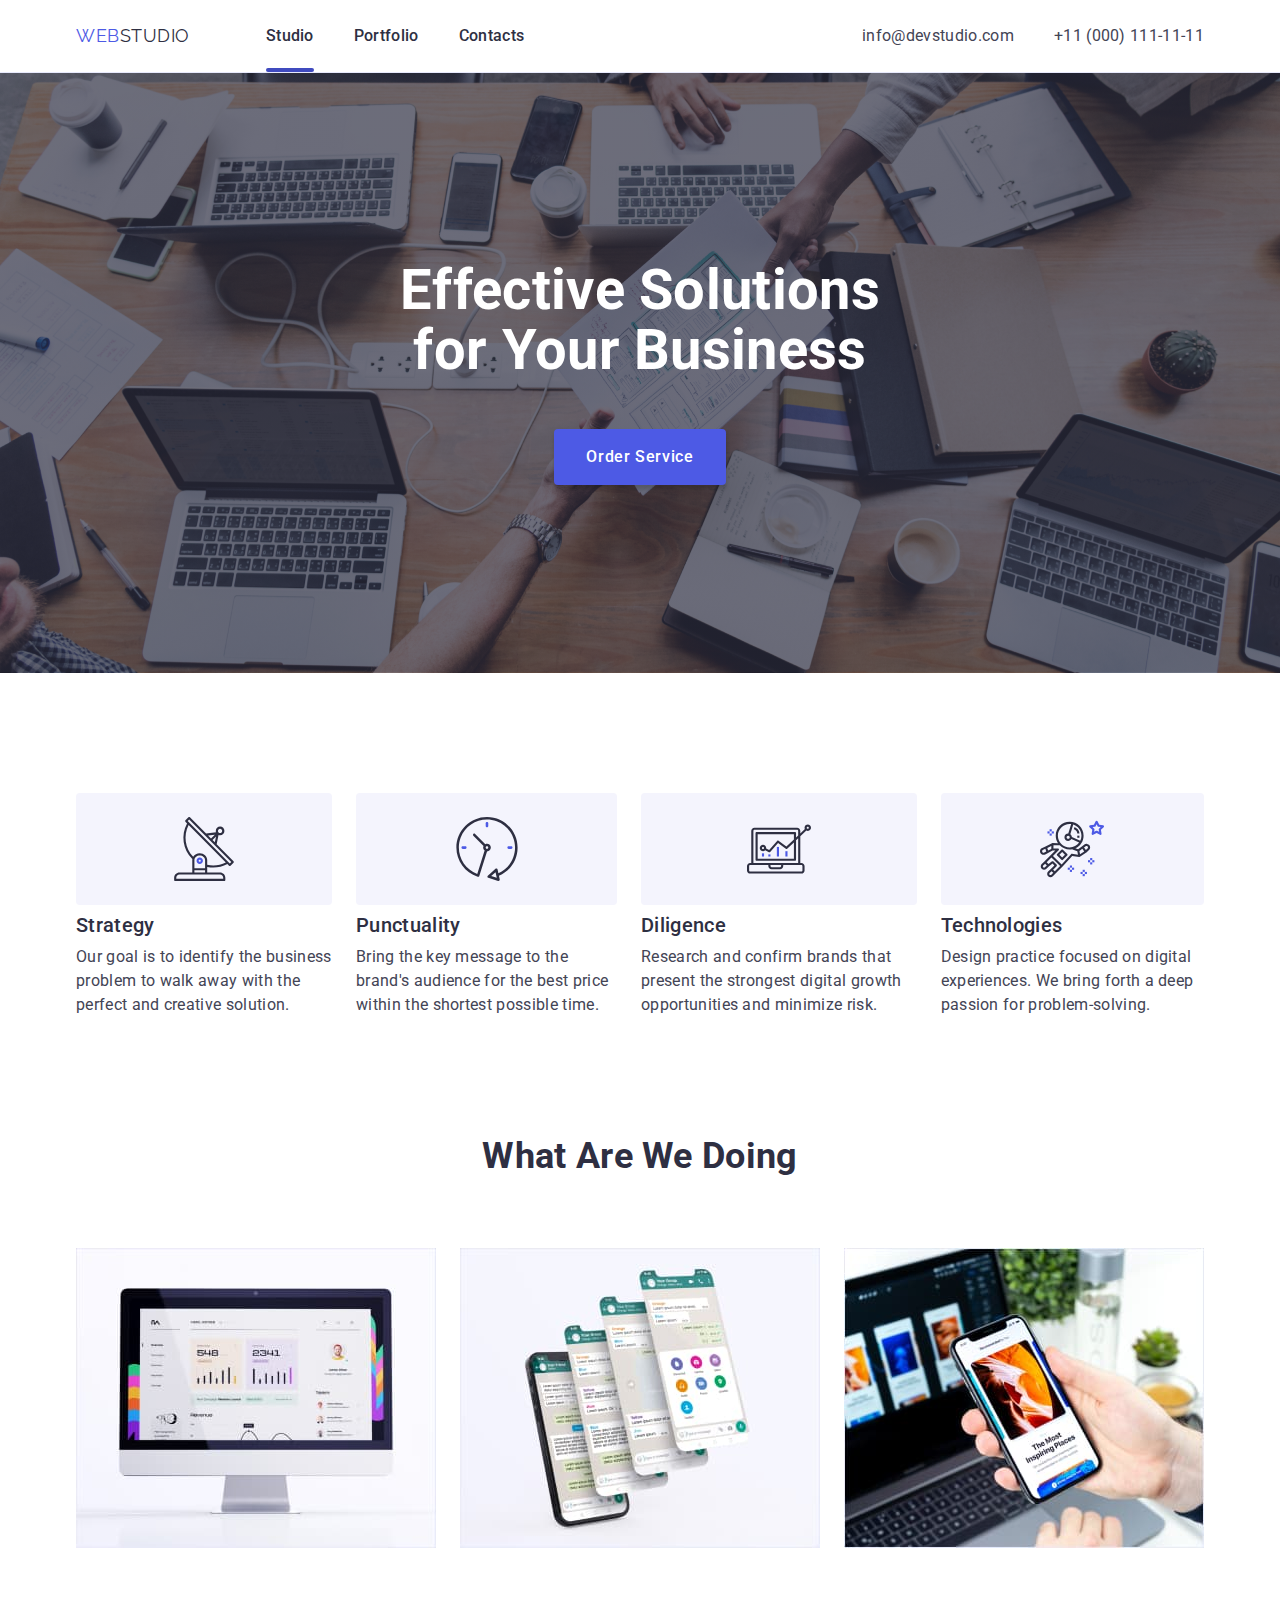
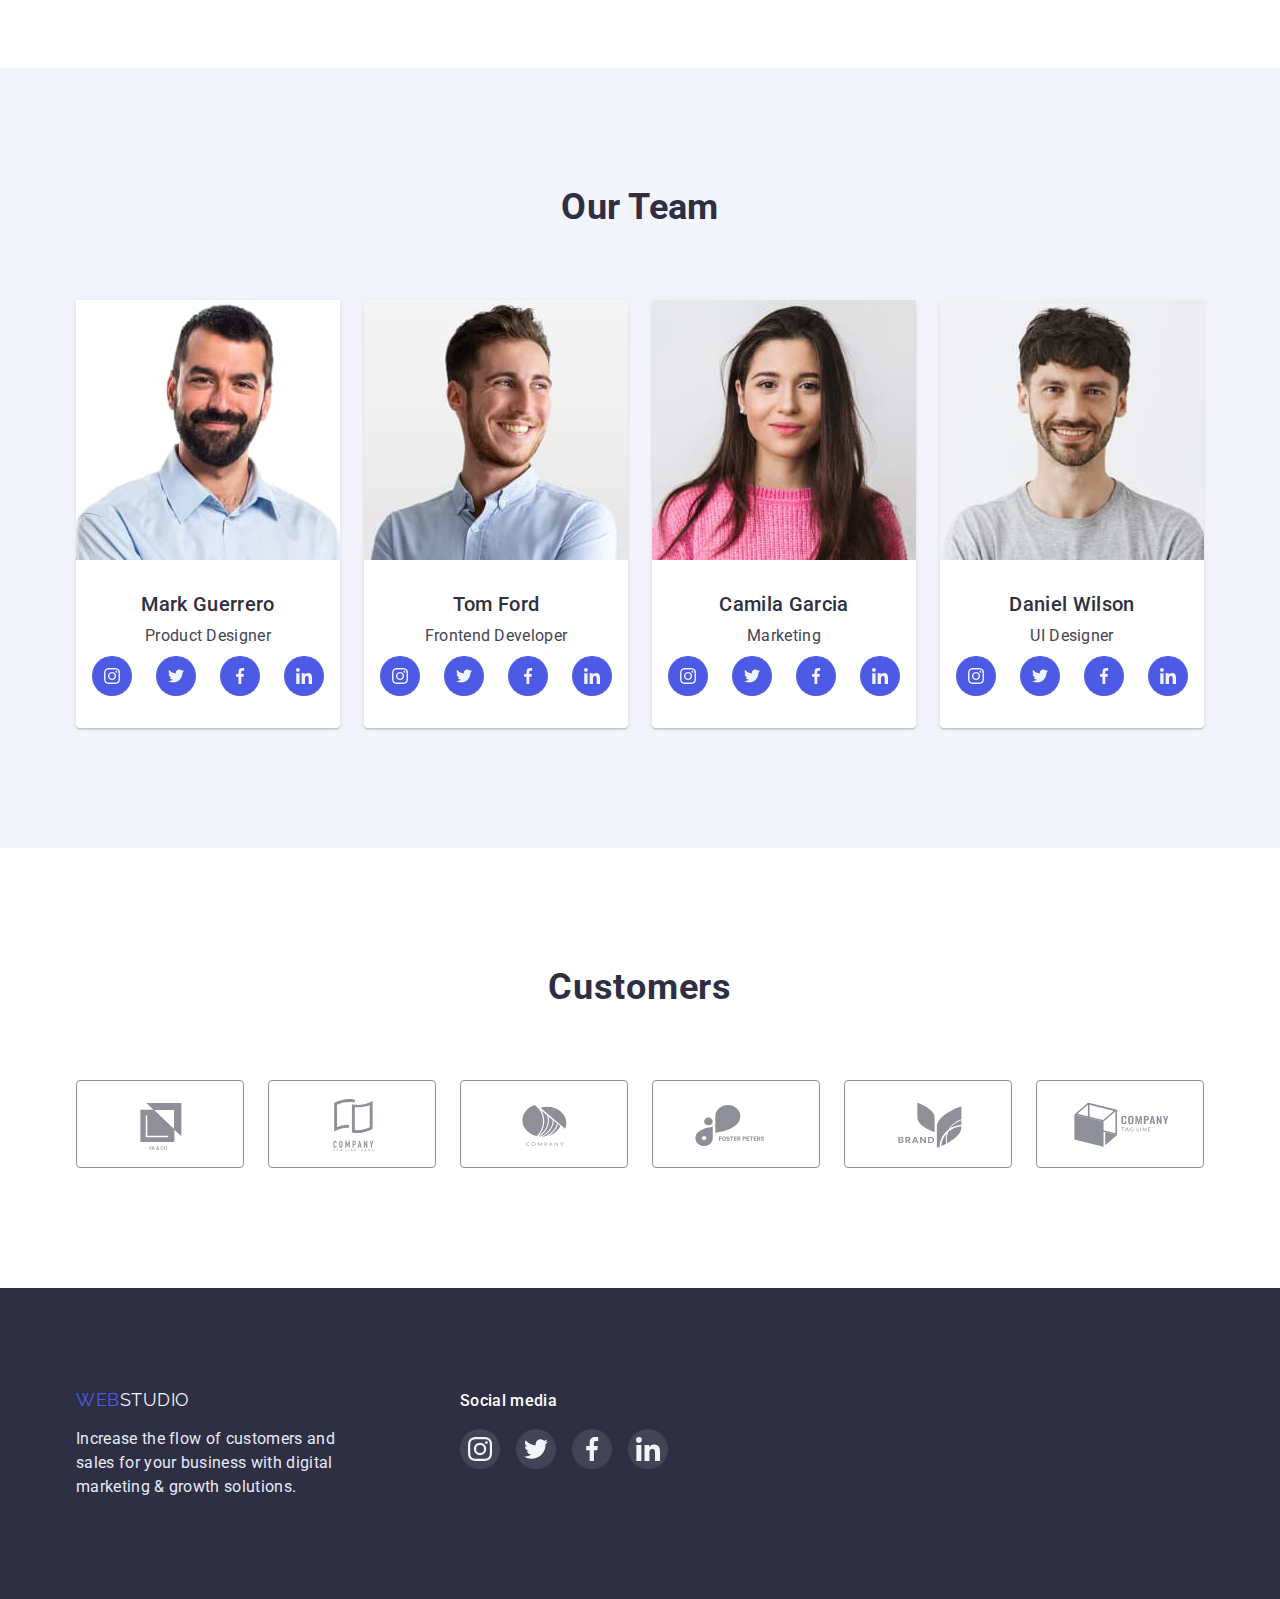
==== index.html @ 444915d7 "Initial commit" ====
<!DOCTYPE html>
<html lang="en">
  <head>
    <meta charset="UTF-8" />
    <meta http-equiv="X-UA-Compatible" content="IE=edge" />
    <meta name="viewport" content="width=device-width, initial-scale=1.0" />
    <title>Studio</title>
    <link rel="preconnect" href="https://fonts.googleapis.com" />
    <link rel="preconnect" href="https://fonts.gstatic.com" crossorigin />
    <link
      href="https://fonts.googleapis.com/css2?family=Raleway:wght@800&family=Roboto:wght@400;500;700;900&display=swap"
      rel="stylesheet"
    />
    <link
      rel="stylesheet"
      href="https://cdn.jsdelivr.net/npm/modern-normalize@1.1.0/modern-normalize.min.css"
    />
    <link
      rel="stylesheet"
      href="https://cdnjs.cloudflare.com/ajax/libs/animate.css/4.1.1/animate.min.css"
    />
    <link href="https://unpkg.com/aos@2.3.1/dist/aos.css" rel="stylesheet" />
    <link rel="stylesheet" href="./css/styles.css" />
  </head>
  <body>
    <!-- Header -->
    <header class="header">
      <div class="container header-box">
        <!-- Navigation -->
        <nav class="navigation">
          <a href="./index.html" class="logo"
            >Web<span class="logo-header">Studio</span></a
          >
          <ul class="menu list">
            <li class="menu-item">
              <a href="./index.html" class="menu-link nav-index">Studio</a>
            </li>
            <li class="menu-item">
              <a href="./portfolio.html" class="menu-link">Portfolio</a>
            </li>
            <li class="menu-item">
              <a href="#" class="menu-link">Contacts</a>
            </li>
          </ul>
        </nav>
        <!-- Contacts -->
        <address class="contacts-box">
          <ul class="contacts list">
            <li class="contacts-item">
              <a href="mailto:info@devstudio.com" class="contacts-link"
                >info@devstudio.com</a
              >
            </li>
            <li class="contacts-item">
              <a href="tel:+110001111111" class="contacts-link"
                >+11 (000) 111-11-11</a
              >
            </li>
          </ul>
        </address>
      </div>
    </header>
    <main>
      <!-- Hero -->
      <section class="hero">
        <div class="container">
          <h1 class="hero-title">Effective Solutions for Your Business</h1>
          <button data-modal-open type="button" class="button hero-btn">
            Order Service
          </button>
        </div>
      </section>
      <!-- Features -->
      <section class="section features">
        <div class="container">
          <h2 class="section-title visually-hidden">Our Features</h2>
          <ul class="features-list list">
            <li class="features-list-item icon-antenna">
              <h3 class="features-list-title">Strategy</h3>
              <p class="features-list-text">
                Our goal is to identify the business problem to walk away with
                the perfect and creative solution.
              </p>
            </li>
            <li class="features-list-item icon-clock">
              <h3 class="features-list-title">Punctuality</h3>
              <p class="features-list-text">
                Bring the key message to the brand's audience for the best price
                within the shortest possible time.
              </p>
            </li>
            <li class="features-list-item icon-diagram">
              <h3 class="features-list-title">Diligence</h3>
              <p class="features-list-text">
                Research and confirm brands that present the strongest digital
                growth opportunities and minimize risk.
              </p>
            </li>
            <li class="features-list-item icon-astronaut">
              <h3 class="features-list-title">Technologies</h3>
              <p class="features-list-text">
                Design practice focused on digital experiences. We bring forth a
                deep passion for problem-solving.
              </p>
            </li>
          </ul>
        </div>
      </section>
      <!-- Work -->
      <section class="section work">
        <div class="container">
          <h2 class="section-title">What are we doing</h2>
          <ul class="work-list list">
            <li class="work-list-item">
              <img
                src="./images/monitor.jpg"
                alt="monitor"
                width="360"
                height="300"
              />
            </li>
            <li class="work-list-item">
              <img
                src="./images/telephone.jpg"
                alt="cellphone"
                width="360"
                height="300"
              />
            </li>
            <li class="work-list-item">
              <img
                src="./images/application.jpg"
                alt="laptop and cellphone"
                width="360"
                height="300"
              />
            </li>
          </ul>
        </div>
      </section>
      <!-- Our Team -->
      <section class="section team">
        <div class="container">
          <h2 class="section-title">Our Team</h2>
          <ul class="team-list list">
            <li class="team-list-item">
              <img
                src="./images/MarkGuerrero.jpg"
                alt="middle-aged man with beard"
                width="264"
                height="260"
              />
              <div class="team-desc">
                <h3 class="team-list-title">Mark Guerrero</h3>
                <p class="team-list-text">Product Designer</p>

                <ul class="team-soc-list list">
                  <li class="team-soc-item">
                    <a href="" class="team-soc-link link"
                      ><svg width="16" height="16" class="team-soc-icon">
                        <use
                          href="./images/svg-icons/icons.svg#icon-instagram"
                        ></use>
                      </svg>
                    </a>
                  </li>
                  <li class="team-soc-item">
                    <a href="" class="team-soc-link link"
                      ><svg width="16" height="16" class="team-soc-icon">
                        <use
                          href="./images/svg-icons/icons.svg#icon-twitter"
                        ></use>
                      </svg>
                    </a>
                  </li>
                  <li class="team-soc-item">
                    <a href="" class="team-soc-link link"
                      ><svg width="16" height="16" class="team-soc-icon">
                        <use
                          href="./images/svg-icons/icons.svg#icon-facebook"
                        ></use>
                      </svg>
                    </a>
                  </li>
                  <li class="team-soc-item">
                    <a href="" class="team-soc-link link"
                      ><svg width="16" height="16" class="team-soc-icon">
                        <use
                          href="./images/svg-icons/icons.svg#icon-linkedin"
                        ></use>
                      </svg>
                    </a>
                  </li>
                </ul>
              </div>
            </li>
            <li class="team-list-item">
              <img
                src="./images/TomFord.jpg"
                alt="young smiling man in shirt"
                width="264"
                height="260"
              />
              <div class="team-desc">
                <h3 class="team-list-title">Tom Ford</h3>
                <p class="team-list-text">Frontend Developer</p>

                <ul class="team-soc-list list">
                  <li class="team-soc-item">
                    <a href="" class="team-soc-link link"
                      ><svg width="16" height="16" class="team-soc-icon">
                        <use
                          href="./images/svg-icons/icons.svg#icon-instagram"
                        ></use>
                      </svg>
                    </a>
                  </li>
                  <li class="team-soc-item">
                    <a href="" class="team-soc-link link"
                      ><svg width="16" height="16" class="team-soc-icon">
                        <use
                          href="./images/svg-icons/icons.svg#icon-twitter"
                        ></use>
                      </svg>
                    </a>
                  </li>
                  <li class="team-soc-item">
                    <a href="" class="team-soc-link link"
                      ><svg width="16" height="16" class="team-soc-icon">
                        <use
                          href="./images/svg-icons/icons.svg#icon-facebook"
                        ></use>
                      </svg>
                    </a>
                  </li>
                  <li class="team-soc-item">
                    <a href="" class="team-soc-link link"
                      ><svg width="16" height="16" class="team-soc-icon">
                        <use
                          href="./images/svg-icons/icons.svg#icon-linkedin"
                        ></use>
                      </svg>
                    </a>
                  </li>
                </ul>
              </div>
            </li>
            <li class="team-list-item">
              <img
                src="./images/CamilaGarcia.jpg"
                alt="young girl in a pink sweater"
                width="264"
                height="260"
              />
              <div class="team-desc">
                <h3 class="team-list-title">Camila Garcia</h3>
                <p class="team-list-text">Marketing</p>

                <ul class="team-soc-list list">
                  <li class="team-soc-item">
                    <a href="" class="team-soc-link link"
                      ><svg width="16" height="16" class="team-soc-icon">
                        <use
                          href="./images/svg-icons/icons.svg#icon-instagram"
                        ></use>
                      </svg>
                    </a>
                  </li>
                  <li class="team-soc-item">
                    <a href="" class="team-soc-link link"
                      ><svg width="16" height="16" class="team-soc-icon">
                        <use
                          href="./images/svg-icons/icons.svg#icon-twitter"
                        ></use>
                      </svg>
                    </a>
                  </li>
                  <li class="team-soc-item">
                    <a href="" class="team-soc-link link"
                      ><svg width="16" height="16" class="team-soc-icon">
                        <use
                          href="./images/svg-icons/icons.svg#icon-facebook"
                        ></use>
                      </svg>
                    </a>
                  </li>
                  <li class="team-soc-item">
                    <a href="" class="team-soc-link link"
                      ><svg width="16" height="16" class="team-soc-icon">
                        <use
                          href="./images/svg-icons/icons.svg#icon-linkedin"
                        ></use>
                      </svg>
                    </a>
                  </li>
                </ul>
              </div>
            </li>
            <li class="team-list-item">
              <img
                src="./images/DanielWilson.jpg"
                alt="young smiling man in t-shirt"
                width="264"
                height="260"
              />
              <div class="team-desc">
                <h3 class="team-list-title">Daniel Wilson</h3>
                <p class="team-list-text">UI Designer</p>

                <ul class="team-soc-list list">
                  <li class="team-soc-item">
                    <a href="" class="team-soc-link link"
                      ><svg width="16" height="16" class="team-soc-icon">
                        <use
                          href="./images/svg-icons/icons.svg#icon-instagram"
                        ></use>
                      </svg>
                    </a>
                  </li>
                  <li class="team-soc-item">
                    <a href="" class="team-soc-link link"
                      ><svg width="16" height="16" class="team-soc-icon">
                        <use
                          href="./images/svg-icons/icons.svg#icon-twitter"
                        ></use>
                      </svg>
                    </a>
                  </li>
                  <li class="team-soc-item">
                    <a href="" class="team-soc-link link"
                      ><svg width="16" height="16" class="team-soc-icon">
                        <use
                          href="./images/svg-icons/icons.svg#icon-facebook"
                        ></use>
                      </svg>
                    </a>
                  </li>
                  <li class="team-soc-item">
                    <a href="" class="team-soc-link link"
                      ><svg width="16" height="16" class="team-soc-icon">
                        <use
                          href="./images/svg-icons/icons.svg#icon-linkedin"
                        ></use>
                      </svg>
                    </a>
                  </li>
                </ul>
              </div>
            </li>
          </ul>
        </div>
      </section>
      <!-- Section Customers -->
      <section class="section customers">
        <div class="container">
          <h2 class="section-title">Customers</h2>

          <ul class="customers-list list">
            <li class="customers-item">
              <a href="" class="customers-link link"
                ><svg width="104" height="56" class="customers-icon">
                  <use href="./images/svg-icons/icons.svg#icon-yaco"></use>
                </svg>
              </a>
            </li>
            <li class="customers-item">
              <a href="" class="customers-link link"
                ><svg width="104" height="56" class="customers-icon">
                  <use
                    href="./images/svg-icons/icons.svg#icon-company-tagline-here"
                  ></use>
                </svg>
              </a>
            </li>
            <li class="customers-item">
              <a href="" class="customers-link link"
                ><svg width="104" height="56" class="customers-icon">
                  <use href="./images/svg-icons/icons.svg#icon-company"></use>
                </svg>
              </a>
            </li>
            <li class="customers-item">
              <a href="" class="customers-link link"
                ><svg width="104" height="56" class="customers-icon">
                  <use
                    href="./images/svg-icons/icons.svg#icon-foster-peters"
                  ></use>
                </svg>
              </a>
            </li>
            <li class="customers-item">
              <a href="" class="customers-link link"
                ><svg width="104" height="56" class="customers-icon">
                  <use href="./images/svg-icons/icons.svg#icon-brand"></use>
                </svg>
              </a>
            </li>
            <li class="customers-item">
              <a href="" class="customers-link link"
                ><svg width="104" height="56" class="customers-icon">
                  <use
                    href="./images/svg-icons/icons.svg#icon-company-tagline"
                  ></use>
                </svg>
              </a>
            </li>
          </ul>
        </div>
      </section>
    </main>
    <!-- Footer-->
    <footer class="footer">
      <div class="container footer-box">
        <div class="footer-desc">
          <a href="./index.html" class="logo"
            >Web<span class="logo-footer">Studio</span></a
          >
          <p class="footer-text">
            Increase the flow of customers and sales for your business with
            digital marketing & growth solutions.
          </p>
        </div>
        <!-- Social -->
        <div class="social-links">
          <h4 class="social-list-title">Social media</h4>
          <ul class="social-list list">
            <li class="social-list-item">
              <a class="social-list-link" href="#" aria-label="instagram">
                <svg class="social-list-icon" width="24" height="24">
                  <use
                    href="./images/svg-icons/icons.svg#icon-footer-instagram"
                  ></use>
                </svg>
              </a>
            </li>
            <li class="social-list-item">
              <a class="social-list-link" href="#" aria-label="twitter">
                <svg class="social-list-icon" width="24" height="24">
                  <use
                    href="./images/svg-icons/icons.svg#icon-footer-twitter"
                  ></use>
                </svg>
              </a>
            </li>
            <li class="social-list-item">
              <a class="social-list-link" href="#" aria-label="facebook">
                <svg class="social-list-icon" width="24" height="24">
                  <use
                    href="./images/svg-icons/icons.svg#icon-footer-facebook"
                  ></use>
                </svg>
              </a>
            </li>
            <li class="social-list-item">
              <a class="social-list-link" href="#" aria-label="linkedin">
                <svg class="social-list-icon" width="24" height="24">
                  <use
                    href="./images/svg-icons/icons.svg#icon-footer-linkedin"
                  ></use>
                </svg>
              </a>
            </li>
          </ul>
        </div>
      </div>
    </footer>

    <div class="backdrop is-hidden" data-modal>
      <div class="modal">
        <button type="button" class="modal-close" data-modal-close>
          <svg class="modal-svg" width="8" height="8">
            <use
              href="./images/svg-icons/close.svg#icon-close-black-18dp-2-1"
            ></use>
          </svg>
        </button>
      </div>
    </div>
    <!-- Scripts -->
    <script src="https://unpkg.com/aos@2.3.1/dist/aos.js"></script>
    <script>
      AOS.init();
    </script>
    <script src="./js/modal.js"></script>
  </body>
</html>
---- css/styles.css ----
:root {
  --primary-text-color: #434455;
  --title-color: #2e2f42;
  --accent-color: #4d5ae5;
  --white-color: #ffffff;
  --color-cloud: #f4f4fd;
  --color-cornflower: #e7e9fc;
  --hover-color: #404bbf;
  --company-logo-color: #8e8f99;
  --transition-var: 250ms cubic-bezier(0.4, 0, 0.2, 1);
  --background-modal: #fcfcfc;
}

body {
  background-color: var(--white-color);
  color: var(--primary-text-color);
  font-family: "Roboto", sans-serif;
  letter-spacing: 0.02em;
}

h1,
h2,
h3,
h4,
h5,
h6,
p {
  margin-top: 0;
  margin-bottom: 0;
}

ul {
  margin-top: 0;
  margin-bottom: 0;
  padding-left: 0;
}

img {
  max-width: 100%;
  height: auto;
  display: block;
}

.list {
  list-style: none;
}

/*========================Components========================*/

.visually-hidden {
  position: absolute;
  width: 1px;
  height: 1px;
  margin: -1px;
  border: 0;
  padding: 0;

  white-space: nowrap;
  clip-path: inset(100%);
  clip: rect(0 0 0 0);
  overflow: hidden;
}

.container {
  width: 1158px;
  padding: 0 15px;
  margin-left: auto;
  margin-right: auto;
}

.menu-link.current {
  color: var(--hover-color);
  position: relative;
}

.menu-item:not(:last-child),
.contacts-item:not(:last-child) {
  margin-right: 40px;
}

.button {
  font-weight: 500;
  font-size: 16px;
  line-height: 1.5;
  letter-spacing: 0.04em;
  border-radius: 4px;
  cursor: pointer;
}

.logo {
  color: var(--accent-color);
  font-family: "Raleway", sans-serif;
  font-size: 18px;
  line-height: 1.3;
  letter-spacing: 0.03em;
  text-decoration: none;
  text-transform: uppercase;
}

.menu-link,
.contacts-link {
  display: block;
  padding-top: 24px;
  padding-bottom: 24px;
  transition: var(--transition-var);
  text-decoration: none;
  line-height: 1.5;
}

.section {
  padding-top: 120px;
  padding-bottom: 120px;
}

.section-title {
  margin-bottom: 72px;

  color: var(--title-color);
  font-size: 36px;
  line-height: 1.1;
  text-align: center;
  text-transform: capitalize;
}

.features-list,
.work-list,
.team-list {
  display: flex;
  gap: 24px;
}

.features-list-title,
.team-list-title,
.portfolio-list-title {
  color: var(--title-color);
  font-weight: 500;
  font-size: 20px;
  line-height: 1.2;
}

.team-list-title,
.portfolio-list-title,
.features-list-title {
  margin-bottom: 8px;
}

.features-list-text,
.team-list-text,
.portfolio-list-text {
  line-height: 1.5;
}

/*========================Header========================*/

.header {
  border-bottom: 1px solid var(--color-cornflower);
}

.header-box {
  display: flex;
}

.logo-header {
  color: var(--title-color);
}

/*========================Menu========================*/
.navigation {
  display: flex;
  align-items: center;
}

.menu {
  display: flex;
  margin-left: 76px;
}

.nav-index::after {
  position: absolute;
  content: "";
  display: block;
  width: 100%;
  height: 4px;
  margin: 0 auto;
  left: 0;
  bottom: 0;
  background-color: var(--hover-color);
  border-radius: 2px;
}
.menu-link {
  color: var(--title-color);
  font-weight: 500;
  transition: var(--transition-var);
}
.menu-item {
  position: relative;
  display: block;
}
.menu-link:hover,
.menu-link:focus {
  color: var(--hover-color);
  content: "";
}

/* Contacts */

.contacts-box {
  margin-left: auto;
}

.contacts {
  display: flex;
}

.contacts-link {
  color: var(--primary-text-color);
  font-style: normal;
}

.contacts-link:hover,
.contacts-link:focus {
  color: var(--hover-color);
  content: "";
}

/*========================Hero========================*/
.hero {
  padding-top: 188px;
  padding-bottom: 188px;
  text-align: center;
  max-width: 1440px;
  margin: 0 auto;

  background-color: var(--title-color);
  background-image: linear-gradient(
      rgba(46, 47, 66, 0.7),
      rgba(46, 47, 66, 0.7)
    ),
    url(../images/people-office.jpg);
  background-position: center;
  background-repeat: no-repeat;
  background-size: cover;
}

.hero-title {
  width: 494px;
  margin-bottom: 48px;
  margin-left: auto;
  margin-right: auto;

  color: var(--white-color);
  font-size: 56px;
  line-height: 1.07;
}

.hero-btn {
  padding: 16px 32px;

  color: var(--white-color);
  background-color: var(--accent-color);
  border: none;
  box-shadow: 0px 4px 4px rgba(0, 0, 0, 0.15);
}

.hero-btn:hover,
.hero-btn:focus {
  background-color: var(--hover-color);
  color: var(--white-color);
  content: "";
}

/*========================Features========================*/

.features-list-item {
  flex-basis: calc((100%-72px) / 4);
}

.features-list-item::before {
  display: block;
  content: "";
  height: 112px;
  margin-bottom: 8px;
  border-radius: 4px;

  background-color: var(--color-cloud);
  background-position: center;
  background-repeat: no-repeat;
  background-size: contain;
}

.icon-antenna::before {
  background-image: url(../images/svg-icons/antenna.svg);
  background-size: auto;
}
.icon-clock::before {
  background-image: url(../images/svg-icons/clock.svg);
  background-size: auto;
}
.icon-diagram::before {
  background-image: url(../images/svg-icons/diagram.svg);
  background-size: auto;
}
.icon-astronaut::before {
  background-image: url(../images/svg-icons/astronaut.svg);
  background-size: auto;
}
/*========================Work========================*/

.section.work {
  padding-top: 0;
}

.work-list-item {
  flex-basis: calc((100%-48px) / 3);
}

/*========================Team========================*/

.section.team {
  background-color: var(--color-cloud);
}

.team-list-item {
  flex-basis: calc((100%-72px) / 4);
  background: var(--white-color);
  box-shadow: 0px 1px 6px rgba(46, 47, 66, 0.08),
    0px 1px 1px rgba(46, 47, 66, 0.16), 0px 2px 1px rgba(46, 47, 66, 0.08);
  border-radius: 0px 0px 4px 4px;
}

.team-desc {
  padding: 32px 0;
  text-align: center;
}
.team-list-text {
  margin-bottom: 8px;
}
.team-soc-list {
  display: flex;
  justify-content: center;
  gap: 24px;
}
.team-soc-item {
  width: 40px;
  height: 40px;
}
.team-soc-link {
  width: 100%;
  height: 100%;
  border-radius: 50%;
  background-color: var(--accent-color);
  display: flex;
  align-items: center;
  justify-content: center;
  color: var(--color-cloud);
  transition: var(--transition-var);
}

.team-soc-icon {
  fill: currentColor;
}
.team-soc-link:hover,
.team-soc-link:focus {
  background-color: var(--hover-color);
  content: "";
}

/*========================Footer========================*/

.footer {
  padding-top: 100px;
  padding-bottom: 100px;
  background-color: var(--title-color);
}

.logo-footer {
  color: var(--color-cloud);
}

.footer-text {
  width: 264px;
  margin-top: 16px;
  color: var(--color-cornflower);
  line-height: 1.5;
}
.footer-box {
  display: flex;
  align-items: baseline;
}
.footer-desc {
  margin-right: 120px;
}
/*========================portfolio styles======================== */

.section.portfolio {
  padding-top: 96px;
}

.filter {
  display: flex;
  justify-content: center;
  margin-bottom: 72px;
}

.filter-item:not(:last-child) {
  margin-right: 24px;
}

.filter-btn {
  padding: 11px 23px;

  color: var(--accent-color);
  background-color: var(--color-cloud);
  border: 1px solid var(--color-cornflower);
}

.filter-btn:hover,
.filter-btn:focus {
  color: var(--white-color);
  background-color: var(--hover-color);
  border-color: var(--hover-color);
  box-shadow: 0px 3px 1px rgba(0, 0, 0, 0.1), 0px 2px 1px rgba(0, 0, 0, 0.08),
    0px 2px 2px rgba(0, 0, 0, 0.12);
  content: "";
}

.portfolio-list {
  display: flex;
  flex-wrap: wrap;
  row-gap: 48px;
  column-gap: 24px;
}

.portfolio-item {
  display: block;
  text-decoration: none;
  color: inherit;
  transition: var(--transition-var);
}

.portfolio-item:hover {
  box-shadow: 0px 1px 6px rgba(46, 47, 66, 0.08),
    0px 1px 1px rgba(46, 47, 66, 0.16), 0px 2px 1px rgba(46, 47, 66, 0.08);
}

.portfolio-list-item {
  flex-basis: calc((100% - 48px) / 3);
  box-shadow: 0px 1px 6px rgba(46, 47, 66, 0.08);
}

.wrapper {
  padding-top: 32px;
  padding-bottom: 32px;
  padding-left: 16px;
  border: 1px solid var(--color-cornflower);
}

.wrapper:hover,
.wrapper:focus {
  border: 1px solid #f4f4fd;
  box-shadow: 0px 1px 6px rgba(46, 47, 66, 0.08),
    0px 1px 1px rgba(46, 47, 66, 0.16), 0px 2px 1px rgba(46, 47, 66, 0.08);
}
.portfolio-item-img-wrapper {
  position: relative;
  overflow: hidden;
}
.overlay {
  background-color: var(--accent-color);
  color: var(--color-cloud);
  transition: var(--transition-var);
  transform: translate(0, 100%);
  content: "";
  overflow: auto;

  height: 100%;
  width: 100%;
  position: absolute;
  padding-top: 40px;
  padding-right: 32px;
  padding-bottom: 164px;
  padding-left: 32px;
  top: 0;
  left: 0;
}

.portfolio-item:hover .overlay,
.portfolio-item:focus .overlay {
  transform: translate(0, 0);
  content: "";
}

/*========================Customers======================== */

.customers {
  font-family: "Roboto";
  font-style: normal;
  font-weight: 700;
  font-size: 36px;
  line-height: 1.11;
  text-align: center;
  letter-spacing: 0.02em;
  text-transform: capitalize;
  color: var(--title-color);
}

.customers-list {
  display: flex;
  justify-content: center;
  gap: 24px;
}
.customers-link {
  display: flex;
  flex-basis: calc((100%-72px) / 6);
  border: 1px solid var(--company-logo-color);
  border-radius: 4px;
  width: 168px;
  height: 88px;
  justify-content: center;
  align-items: center;
  transition: var(--transition-var);
}
.customers-icon {
  fill: var(--company-logo-color);
}

.customers-link:hover,
.customers-link:focus {
  border: 1px solid var(--hover-color);
  content: "";
}

.customers-link:hover .customers-icon,
.customers-link:focus .customers-icon {
  fill: var(--hover-color);
  content: "";
}

/* ======================================== */
.social-list-title {
  margin-bottom: 16px;

  font-weight: 500;
  line-height: calc(24 / 16);
  color: var(--white-color);
}

.social-list {
  gap: 16px;
}

.social-list-link {
  background-color: rgba(255, 255, 255, 0.1);
  transition: var(--transition-var);
}

.social-list-link:hover,
.social-list-link:focus {
  background-color: #31d0aa;
  content: "";
}

.social-list {
  display: flex;
  justify-content: center;
}

.social-list-item {
  width: 40px;
  height: 40px;
}
.social-list-link {
  display: flex;
  justify-content: center;
  align-items: center;
  width: 100%;
  height: 100%;
  border-radius: 50%;
}
.social-list-icon {
  fill: var(--color-cloud);
}

/* ==================MODAL=============== */

.backdrop {
  position: fixed;
  top: 0;
  width: 100%;
  height: 100%;
  background: #36303067;
  transition: opacity 300ms linear, visibility 300ms linear;
}

.modal {
  width: 408px;
  min-height: 576px;
  position: absolute;
  top: 50%;
  left: 50%;
  transform: translate(-50%, -50%) scale(1);
  transition: transform 300ms linear;
  padding: 24px;

  background-color: var(--background-modal);
  box-shadow: 0px 1px 1px rgba(0, 0, 0, 0.14), 0px 1px 3px rgba(0, 0, 0, 0.12),
    0px 2px 1px rgba(0, 0, 0, 0.2);
  border-radius: 4px;
  border-radius: 5px;
}

.backdrop.is-hidden .modal {
  transform: translate(-50%, -50%) scale(0);
}
.modal-close {
  display: flex;
  position: absolute;
  cursor: pointer;

  justify-content: center;
  align-items: center;

  width: 24px;
  height: 24px;
  top: 24px;
  right: 24px;

  background: #e7e9fc;
  border-radius: 50%;
  border: 1px solid rgba(0, 0, 0, 0.1);
  transition: border-color var(--transition-var);
}

.modal-close:hover,
.modal-close:focus {
  border-color: var(--primary-text-color);
}

.modal-svg {
  fill: var(--title-color);
}

.is-hidden {
  opacity: 0;
  visibility: hidden;
  pointer-events: none;
}
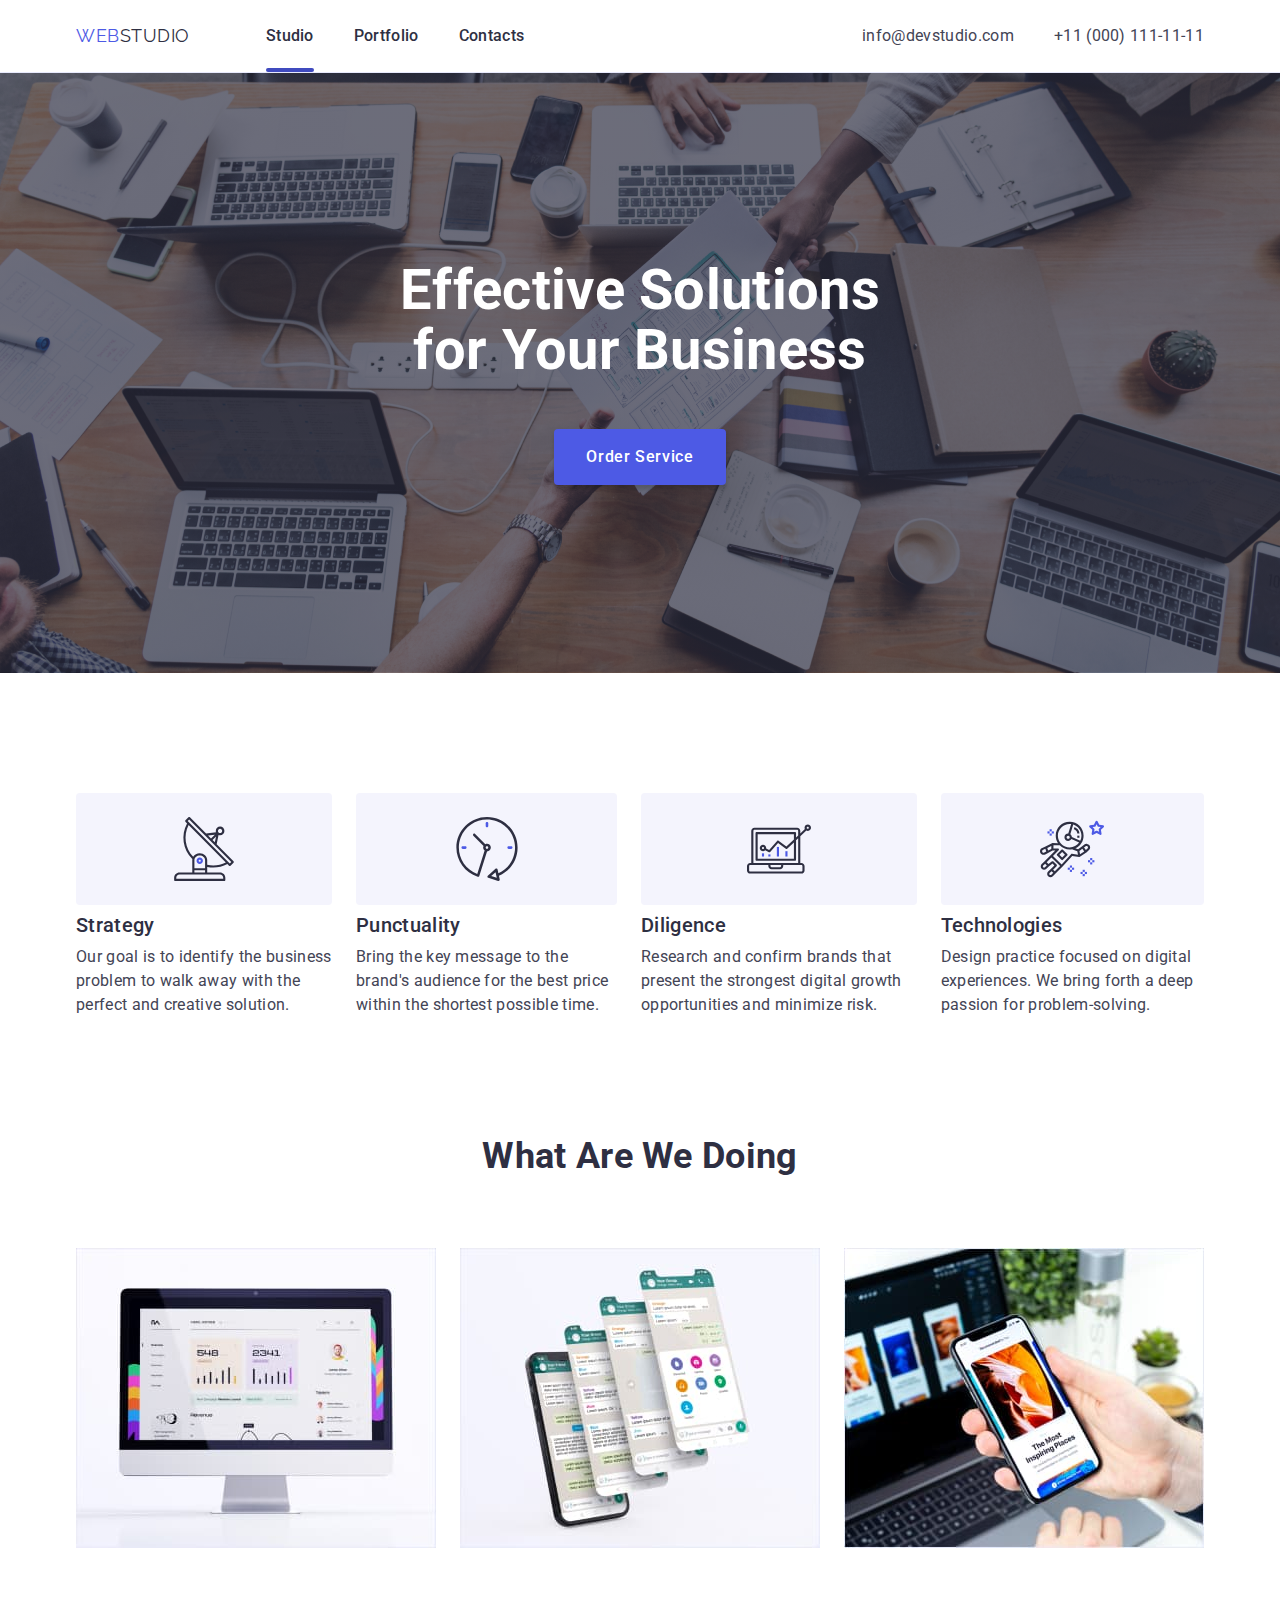
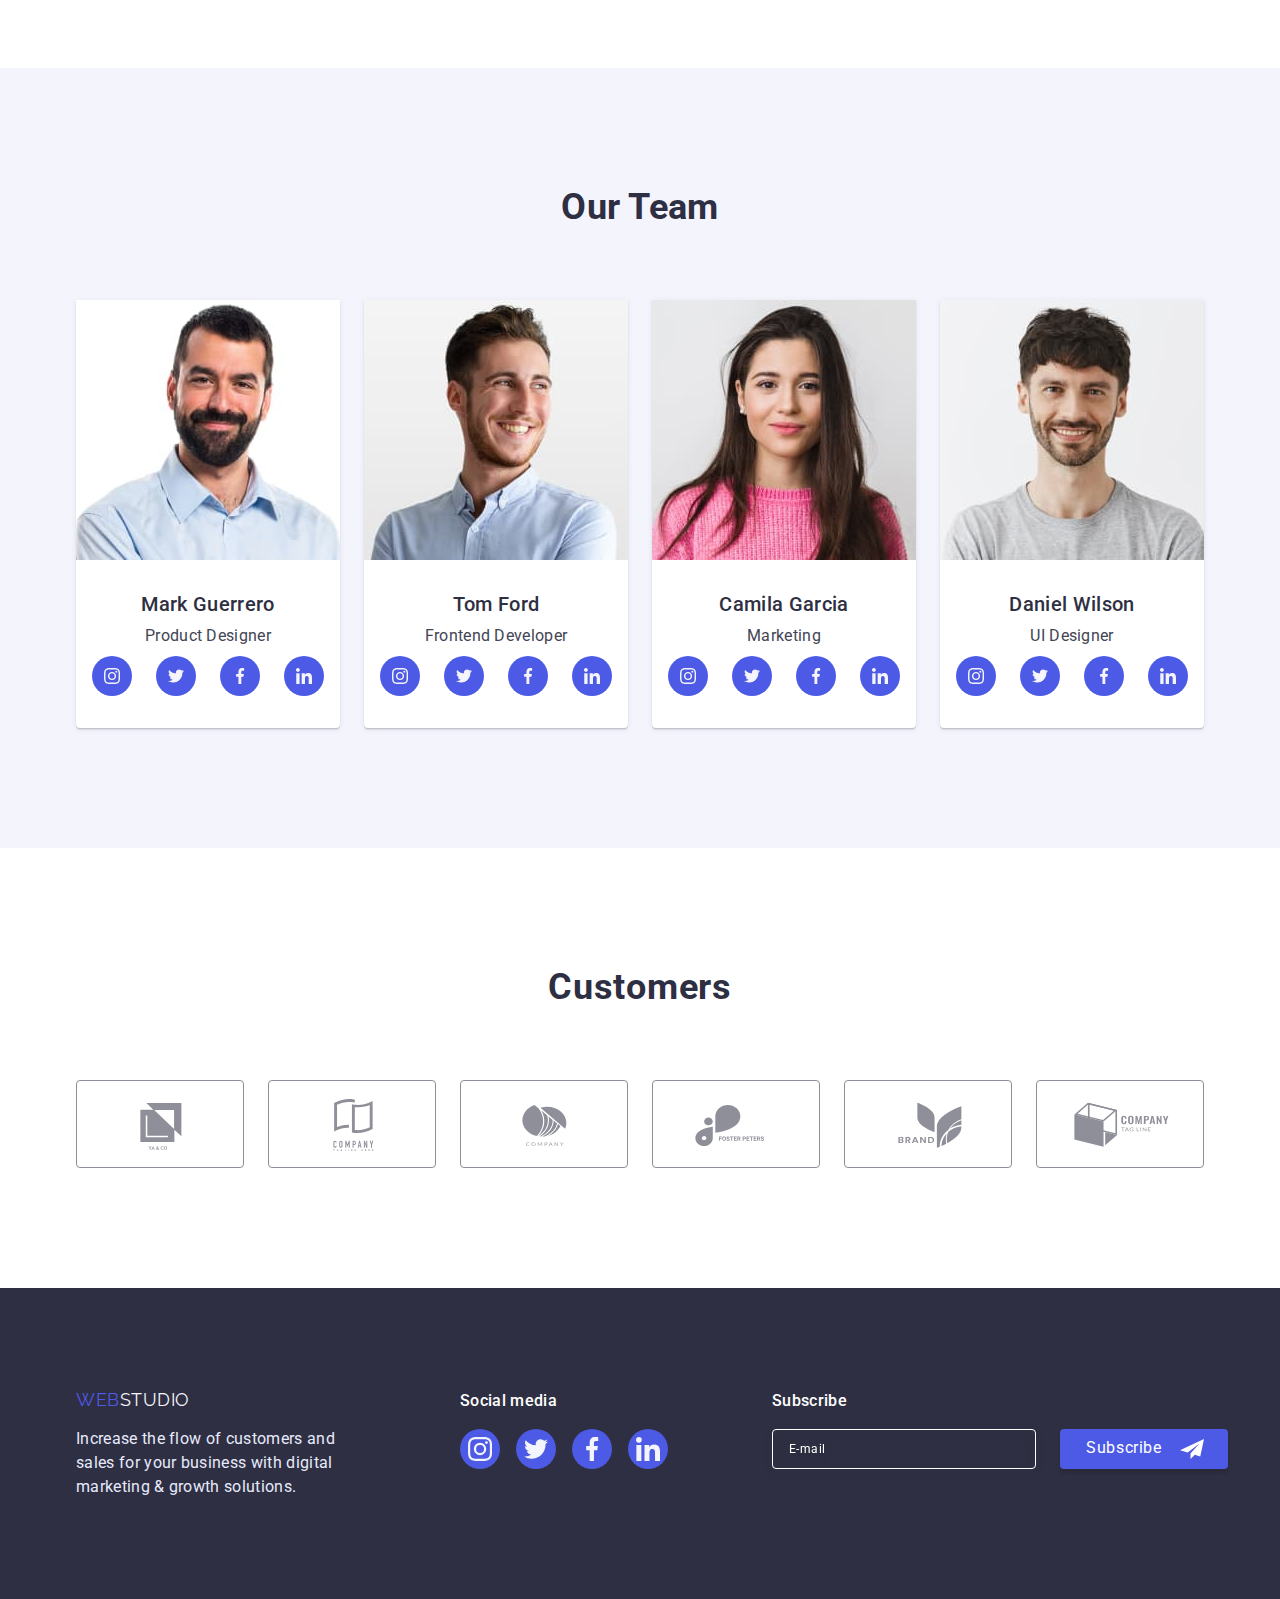
==== commit fcbe38b8: "edit" ====
--- a/index.html
+++ b/index.html
@@ -420,6 +420,7 @@
             digital marketing & growth solutions.
           </p>
         </div>
+
         <!-- Social -->
         <div class="social-links">
           <h4 class="social-list-title">Social media</h4>
@@ -462,9 +463,32 @@
             </li>
           </ul>
         </div>
+
+        <div class="subscribe-box">
+          <form class="form-subscribe">
+            <p class="sub-list">Subscribe</p>
+            <div class="form-elements">
+              <input
+                type="email"
+                class="mail"
+                placeholder="E-mail"
+                name="email"
+                required=""
+              />
+              <div class="form-button-container">
+                <button type="submit" class="subscribe-button">
+                  Subscribe
+                </button>
+                <svg class="icon" width="24px" height="24px">
+                  <use href="./images/svg-icons/icons.svg#icon-Airplane"></use>
+                </svg>
+              </div>
+            </div>
+          </form>
+        </div>
       </div>
     </footer>
-
+    <!-- ===================================Modal========================== -->
     <div class="backdrop is-hidden" data-modal>
       <div class="modal">
         <button type="button" class="modal-close" data-modal-close>
@@ -474,6 +498,97 @@
             ></use>
           </svg>
         </button>
+
+        <p class="modal-title">Leave your contacts and we will call you back</p>
+        <form class="modal-form">
+          <div class="modal-field">
+            <label for="user-name" class="modal-label-textname">Name</label>
+            <div class="input-wrap">
+              <input
+                class="modal-input"
+                type="text"
+                placeholder=""
+                title="Your name"
+                name="user-name"
+                required
+                id="user-name"
+              />
+              <svg class="modal-input-icon" width="18" height="24">
+                <use href="./images/svg-icons/icons.svg#icon-person"></use>
+              </svg>
+            </div>
+          </div>
+
+          <div class="modal-field">
+            <label for="user-phone" class="modal-label-another">Phone</label>
+            <div class="input-wrap">
+              <input
+                class="modal-input"
+                type="tel"
+                title="+380 (00) 000-00-00"
+                placeholder=""
+                name="user-phone"
+                required
+                id="user-phone"
+              />
+              <svg class="modal-input-icon" width="18" height="24">
+                <use href="./images/svg-icons/icons.svg#icon-phone"></use>
+              </svg>
+            </div>
+          </div>
+
+          <div class="modal-field">
+            <label for="user-email" class="modal-label-another">Email</label>
+            <div class="input-wrap">
+              <input
+                class="modal-input"
+                type="email"
+                placeholder=""
+                title="Your email"
+                name="user-email"
+                id="user-email"
+              />
+              <svg class="modal-input-icon" width="18" height="24">
+                <use href="./images/svg-icons/icons.svg#icon-email"></use>
+              </svg>
+            </div>
+          </div>
+
+          <div class="modal-field">
+            <label for="user-comment" class="modal-label-another"
+              >Comment</label
+            >
+            <div class="input-wrap">
+              <textarea
+                name="user-comment"
+                id="user-comment"
+                class="modal-textarea"
+                placeholder="Text input"
+              ></textarea>
+            </div>
+          </div>
+
+          <div class="modal-field">
+            <input
+              name="user-privacy"
+              id="privacy"
+              class="modal-check visually-hidden"
+              type="checkbox"
+              value="true"
+            />
+            <label for="privacy" class="check-text">
+              <span
+                ><svg class="check-icon" width="10" height="8">
+                  <use
+                    href="./images/svg-icons/icons.svg#icon-vector"
+                  ></use></svg></span
+              >I accept the terms and conditions of the
+              <a href="">Privacy Policy</a></label
+            >
+          </div>
+
+          <button type="submit" class="button-send">Send</button>
+        </form>
       </div>
     </div>
     <!-- Scripts -->
--- a/css/styles.css
+++ b/css/styles.css
@@ -45,6 +45,20 @@
   list-style: none;
 }
 
+.visually-hidden {
+  position: absolute;
+  width: 1px;
+  height: 1px;
+  margin: -1px;
+  border: 0;
+  padding: 0;
+
+  white-space: nowrap;
+  clip-path: inset(100%);
+  clip: rect(0 0 0 0);
+  overflow: hidden;
+}
+
 /*========================Components========================*/
 
 .visually-hidden {
@@ -537,9 +551,10 @@
 }
 
 /* ======================================== */
-.social-list-title {
+.social-list-title,
+.sub-list {
   margin-bottom: 16px;
-
+  text-align: start;
   font-weight: 500;
   line-height: calc(24 / 16);
   color: var(--white-color);
@@ -549,8 +564,11 @@
   gap: 16px;
 }
 
+.social-links {
+  margin-right: 80px;
+}
 .social-list-link {
-  background-color: rgba(255, 255, 255, 0.1);
+  background-color: var(--accent-color);
   transition: var(--transition-var);
 }
 
@@ -606,7 +624,6 @@
   box-shadow: 0px 1px 1px rgba(0, 0, 0, 0.14), 0px 1px 3px rgba(0, 0, 0, 0.12),
     0px 2px 1px rgba(0, 0, 0, 0.2);
   border-radius: 4px;
-  border-radius: 5px;
 }
 
 .backdrop.is-hidden .modal {
@@ -614,7 +631,7 @@
 }
 .modal-close {
   display: flex;
-  position: absolute;
+  /* position: absolute; */
   cursor: pointer;
 
   justify-content: center;
@@ -624,20 +641,29 @@
   height: 24px;
   top: 24px;
   right: 24px;
-
+  margin-left: auto;
+  margin-bottom: 24px;
   background: #e7e9fc;
   border-radius: 50%;
+  outline: transparent;
   border: 1px solid rgba(0, 0, 0, 0.1);
   transition: border-color var(--transition-var);
 }
 
 .modal-close:hover,
 .modal-close:focus {
-  border-color: var(--primary-text-color);
+  border-color: none;
+  background-color: var(--hover-color);
+  content: "";
 }
 
 .modal-svg {
   fill: var(--title-color);
+}
+
+.modal-close:hover .modal-svg,
+.modal-close:focus .modal-svg {
+  fill: #ffffff;
 }
 
 .is-hidden {
@@ -645,3 +671,217 @@
   visibility: hidden;
   pointer-events: none;
 }
+
+.modal-title {
+  font-weight: 500;
+  font-size: 16px;
+  line-height: 1.5;
+  text-align: center;
+  letter-spacing: 0.02em;
+  color: var(--title-color);
+  margin-bottom: 16px;
+}
+
+.modal-input {
+  width: 100%;
+  height: 40px;
+  border-radius: 4px;
+  padding-left: 38px;
+  border: 1px solid rgba(46, 47, 66, 0.4);
+  outline: transparent;
+  background-color: transparent;
+}
+
+.modal-field {
+  margin-bottom: 8px;
+}
+.modal-label-textname {
+  font-weight: 400;
+  font-size: 12px;
+  line-height: 1.17;
+  letter-spacing: 0.04em;
+  color: var(--company-logo-color);
+  text-shadow: 0px 4px 4px rgba(0, 0, 0, 0.25);
+}
+
+.modal-label-another {
+  font-weight: 400;
+  font-size: 12px;
+  line-height: 1.17;
+  letter-spacing: 0.01em;
+  color: var(--company-logo-color);
+}
+
+.modal-input-icon {
+  position: absolute;
+  left: 16px;
+  top: 50%;
+  transform: translateY(-50%);
+}
+
+.input-wrap {
+  position: relative;
+  margin-top: 4px;
+}
+
+.modal-input:focus,
+.modal-input:hover {
+  border-color: var(--hover-color);
+}
+
+.modal-input:focus + .modal-input-icon,
+.modal-input:hover + .modal-input-icon {
+  fill: var(--hover-color);
+}
+
+.modal-textarea {
+  width: 100%;
+  height: 100px;
+  border: 1px solid rgba(46, 47, 66, 0.4);
+  border-radius: 4px;
+  background-color: transparent;
+  resize: none;
+  padding: 8px 16px;
+  outline: transparent;
+}
+
+.modal-textarea:focus,
+.modal-textarea:hover {
+  border-color: var(--hover-color);
+}
+
+.modal-textarea::placeholder {
+  font-size: 12px;
+  line-height: 1.33;
+  letter-spacing: 0.04em;
+  color: rgb(99 111 106 / 50%);
+}
+.check-text {
+  font-weight: 400;
+  font-size: 12px;
+  line-height: 1.17;
+  letter-spacing: 0.04em;
+
+  color: var(--company-logo-color);
+  flex: none;
+  order: 1;
+  flex-grow: 0;
+
+  display: flex;
+  gap: 8px;
+  align-items: center;
+}
+
+.check-text span {
+  width: 16px;
+  height: 16px;
+  border: 1px solid rgba(46, 47, 66, 0.4);
+  border-radius: 2px;
+  display: flex;
+  align-items: center;
+  justify-content: center;
+  fill: transparent;
+  transition: var(--transition-var);
+}
+
+.modal-check:checked + .check-text span {
+  background-color: var(--hover-color);
+  border: none;
+  fill: var(--background-modal);
+}
+
+.modal-check:focus + .check-text span,
+.modal-check:hover + .check-text span {
+  border-color: var(--hover-color);
+}
+
+.button-send {
+  background: var(--accent-color);
+  box-shadow: 0px 4px 4px rgba(0, 0, 0, 0.15);
+  border-radius: 4px;
+  color: var(--white-color);
+  display: block;
+  margin: 0 auto;
+  padding: 16px 32px;
+  height: 56px;
+  width: 169px;
+  margin-top: 24px;
+  border: none;
+}
+
+.button-send:hover,
+.button-send:focus {
+  background-color: var(--hover-color);
+  cursor: pointer;
+}
+
+/* =========================SUBSCRIBE============================ */
+.subscribe-box {
+  display: block;
+}
+
+.form-elements {
+  display: flex;
+  margin-top: 16px;
+  align-items: center;
+}
+
+.form-button-container,
+.form-subscribe {
+  position: relative;
+  margin-left: 24px;
+}
+
+.subscribe-button {
+  padding: 8px 64px 8px 24px;
+  height: 40px;
+  letter-spacing: 0.04em;
+  color: var(--white-color);
+  background-color: var(--accent-color);
+  box-shadow: 0px 4px 4px rgba(0, 0, 0, 0.15);
+  border-radius: 4px;
+  border-color: transparent;
+  cursor: pointer;
+  transition: var(--transition-var);
+}
+
+.form-button-container .icon {
+  position: absolute;
+  top: 8px;
+  right: 24px;
+  pointer-events: none;
+  fill: var(--white-color);
+}
+
+.subscribe-button:hover,
+.subscribe-button:focus {
+  background-color: var(--hover-color);
+}
+
+.form-subscribe .mail {
+  color: var(--white-color);
+}
+
+.form-subscribe .mail::placeholder {
+  color: var(--white-color);
+  letter-spacing: 0.04em;
+  font-weight: 400;
+  font-size: 12px;
+  line-height: 2;
+}
+
+.form-subscribe .mail {
+  padding: 8px 16px;
+  height: 40px;
+  width: 264px;
+  color: var(--white-color);
+  letter-spacing: 0.04em;
+  font-weight: 400;
+  font-size: 12px;
+  line-height: 2;
+  border: 1px solid var(--white-color);
+  filter: drop-shadow(0px 4px 4px rgba(0, 0, 0, 0.15));
+  border-radius: 4px;
+  background-color: transparent;
+  outline: none;
+}
